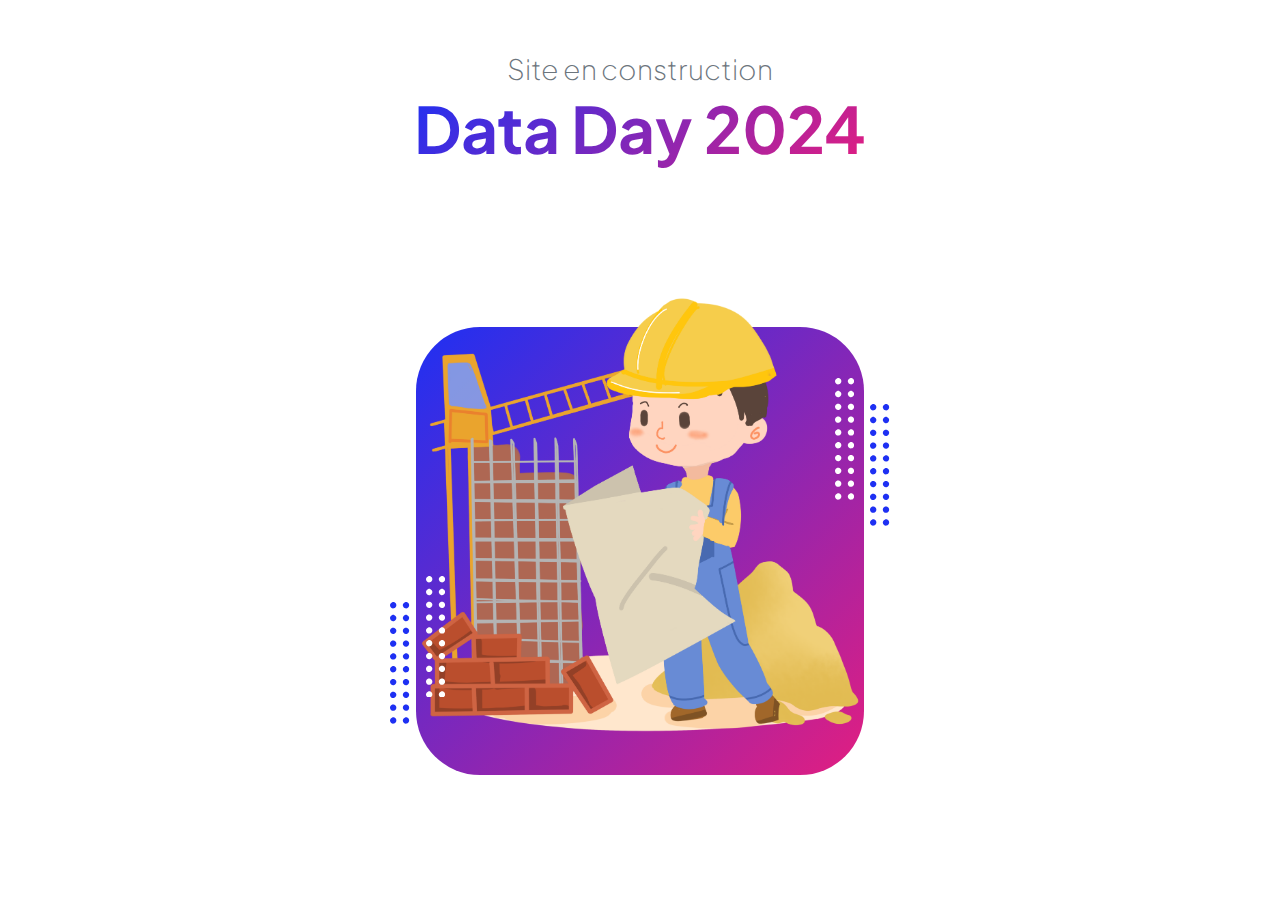
==== index.html @ f7038898 "En construction" ====
<!DOCTYPE html>
<html lang="en">
    <head>
        <meta charset="utf-8" />
        <meta name="viewport" content="width=device-width, initial-scale=1, shrink-to-fit=no" />
        <meta name="description" content="" />
        <meta name="author" content="" />
        <title>Toto</title>
        <!-- Favicon-->
        <link rel="icon" type="image/x-icon" href="assets/favicon.ico" />
        <!-- Custom Google font-->
        <link rel="preconnect" href="https://fonts.googleapis.com" />
        <link rel="preconnect" href="https://fonts.gstatic.com" crossorigin />
        <link href="https://fonts.googleapis.com/css2?family=Plus+Jakarta+Sans:wght@100;200;300;400;500;600;700;800;900&amp;display=swap" rel="stylesheet" />
        <!-- Bootstrap icons-->
        <link href="https://cdn.jsdelivr.net/npm/bootstrap-icons@1.8.1/font/bootstrap-icons.css" rel="stylesheet" />
        <!-- Core theme CSS (includes Bootstrap)-->
        <link href="css/styles.css" rel="stylesheet" />
    </head>
    <body class="d-flex flex-column h-100">
        <main class="flex-shrink-0">
            <!-- Navigation-->
            <!-- <nav class="navbar navbar-expand-lg navbar-light bg-white py-3">
                <div class="container px-5">
                    <a class="navbar-brand" href="index.html"><span class="fw-bolder text-primary">Start Bootstrap</span></a>
                    <button class="navbar-toggler" type="button" data-bs-toggle="collapse" data-bs-target="#navbarSupportedContent" aria-controls="navbarSupportedContent" aria-expanded="false" aria-label="Toggle navigation"><span class="navbar-toggler-icon"></span></button>
                    <div class="collapse navbar-collapse" id="navbarSupportedContent">
                        <ul class="navbar-nav ms-auto mb-2 mb-lg-0 small fw-bolder">
                            <li class="nav-item"><a class="nav-link" href="index.html">Home</a></li>
                            <li class="nav-item"><a class="nav-link" href="resume.html">Resume</a></li>
                            <li class="nav-item"><a class="nav-link" href="projects.html">Projects</a></li>
                            <li class="nav-item"><a class="nav-link" href="contact.html">Contact</a></li>
                        </ul>
                    </div>
                </div>
            </nav> -->
            <!-- Header-->
            <header class="py-5">
                <div class="container px-5 pb-5">
                    <div class="row gx-5 align-items-center">
                        <div class="col-xxl-5">
                            <!-- Header text content-->
                            <div class="text-center text-xxl-start">
                                <!-- <div class="badge bg-gradient-primary-to-secondary text-white mb-4"><div class="text-uppercase">Design &middot; Development &middot; Marketing</div></div>  -->
                                <div class="fs-3 fw-light text-muted">Site en construction</div>
                                <h1 class="display-3 fw-bolder mb-5"><span class="text-gradient d-inline">Data Day 2024</span></h1>
                                <!-- <div class="d-grid gap-3 d-sm-flex justify-content-sm-center justify-content-xxl-start mb-3">
                                    <a class="btn btn-primary btn-lg px-5 py-3 me-sm-3 fs-6 fw-bolder" href="resume.html">Resume</a>
                                    <a class="btn btn-outline-dark btn-lg px-5 py-3 fs-6 fw-bolder" href="projects.html">Projects</a>
                                </div> -->
                            </div>
                        </div>
                        <div class="col-xxl-7">
                            <!-- Header profile picture-->
                            <div class="d-flex justify-content-center mt-5 mt-xxl-0">
                                <div class="profile bg-gradient-primary-to-secondary">
                                    <!-- TIP: For best results, use a photo with a transparent background like the demo example below-->
                                    <!-- Watch a tutorial on how to do this on YouTube (link)-->
                                    <img class="profile-img" src="assets/site_en_construction.png" alt="..." />
                                    <div class="dots-1">
                                        <!-- SVG Dots-->
                                        <svg version="1.1" xmlns="http://www.w3.org/2000/svg" xmlns:xlink="http://www.w3.org/1999/xlink" x="0px" y="0px" viewBox="0 0 191.6 1215.4" style="enable-background: new 0 0 191.6 1215.4" xml:space="preserve">
                                            <g transform="translate(0.000000,1280.000000) scale(0.100000,-0.100000)">
                                                <path d="M227.7,12788.6c-105-35-200-141-222-248c-43-206,163-412,369-369c155,32,275,190,260,339c-11,105-90,213-190,262        C383.7,12801.6,289.7,12808.6,227.7,12788.6z"></path>
                                                <path d="M1507.7,12788.6c-151-50-253-216-222-362c25-119,136-230,254-255c194-41,395,142,375,339c-11,105-90,213-190,262        C1663.7,12801.6,1569.7,12808.6,1507.7,12788.6z"></path>
                                                <path d="M227.7,11508.6c-105-35-200-141-222-248c-43-206,163-412,369-369c155,32,275,190,260,339c-11,105-90,213-190,262        C383.7,11521.6,289.7,11528.6,227.7,11508.6z"></path>
                                                <path d="M1507.7,11508.6c-151-50-253-216-222-362c25-119,136-230,254-255c194-41,395,142,375,339c-11,105-90,213-190,262        C1663.7,11521.6,1569.7,11528.6,1507.7,11508.6z"></path>
                                                <path d="M227.7,10228.6c-105-35-200-141-222-248c-43-206,163-412,369-369c155,32,275,190,260,339c-11,105-90,213-190,262        C383.7,10241.6,289.7,10248.6,227.7,10228.6z"></path>
                                                <path d="M1507.7,10228.6c-105-35-200-141-222-248c-43-206,163-412,369-369c155,32,275,190,260,339c-11,105-90,213-190,262        C1663.7,10241.6,1569.7,10248.6,1507.7,10228.6z"></path>
                                                <path d="M227.7,8948.6c-105-35-200-141-222-248c-43-206,163-412,369-369c155,32,275,190,260,339c-11,105-90,213-190,262        C383.7,8961.6,289.7,8968.6,227.7,8948.6z"></path>
                                                <path d="M1507.7,8948.6c-105-35-200-141-222-248c-43-206,163-412,369-369c155,32,275,190,260,339c-11,105-90,213-190,262        C1663.7,8961.6,1569.7,8968.6,1507.7,8948.6z"></path>
                                                <path d="M227.7,7668.6c-105-35-200-141-222-248c-43-206,163-412,369-369c155,32,275,190,260,339c-11,105-90,213-190,262        C383.7,7681.6,289.7,7688.6,227.7,7668.6z"></path>
                                                <path d="M1507.7,7668.6c-105-35-200-141-222-248c-43-206,163-412,369-369c155,32,275,190,260,339c-11,105-90,213-190,262        C1663.7,7681.6,1569.7,7688.6,1507.7,7668.6z"></path>
                                                <path d="M227.7,6388.6c-105-35-200-141-222-248c-43-206,163-412,369-369c155,32,275,190,260,339c-11,105-90,213-190,262        C383.7,6401.6,289.7,6408.6,227.7,6388.6z"></path>
                                                <path d="M1507.7,6388.6c-105-35-200-141-222-248c-43-206,163-412,369-369c155,32,275,190,260,339c-11,105-90,213-190,262        C1663.7,6401.6,1569.7,6408.6,1507.7,6388.6z"></path>
                                                <path d="M227.7,5108.6c-105-35-200-141-222-248c-43-206,163-412,369-369c155,32,275,190,260,339c-11,105-90,213-190,262        C383.7,5121.6,289.7,5128.6,227.7,5108.6z"></path>
                                                <path d="M1507.7,5108.6c-105-35-200-141-222-248c-43-206,163-412,369-369c155,32,275,190,260,339c-11,105-90,213-190,262        C1663.7,5121.6,1569.7,5128.6,1507.7,5108.6z"></path>
                                                <path d="M227.7,3828.6c-105-35-200-141-222-248c-43-206,163-412,369-369c155,32,275,190,260,339c-11,105-90,213-190,262        C383.7,3841.6,289.7,3848.6,227.7,3828.6z"></path>
                                                <path d="M1507.7,3828.6c-105-35-200-141-222-248c-43-206,163-412,369-369c155,32,275,190,260,339c-11,105-90,213-190,262        C1663.7,3841.6,1569.7,3848.6,1507.7,3828.6z"></path>
                                                <path d="M227.7,2548.6c-105-35-200-141-222-248c-43-206,163-412,369-369c155,32,275,190,260,339c-11,105-90,213-190,262        C383.7,2561.6,289.7,2568.6,227.7,2548.6z"></path>
                                                <path d="M1507.7,2548.6c-105-35-200-141-222-248c-43-206,163-412,369-369c155,32,275,190,260,339c-11,105-90,213-190,262        C1663.7,2561.6,1569.7,2568.6,1507.7,2548.6z"></path>
                                                <path d="M227.7,1268.6c-105-35-200-141-222-248c-43-206,163-412,369-369c155,32,275,190,260,339c-11,105-90,213-190,262        C383.7,1281.6,289.7,1288.6,227.7,1268.6z"></path>
                                                <path d="M1507.7,1268.6c-105-35-200-141-222-248c-43-206,163-412,369-369c155,32,275,190,260,339c-11,105-90,213-190,262        C1663.7,1281.6,1569.7,1288.6,1507.7,1268.6z"></path>
                                            </g>
                                        </svg>
                                        <!-- END of SVG dots-->
                                    </div>
                                    <div class="dots-2">
                                        <!-- SVG Dots-->
                                        <svg version="1.1" xmlns="http://www.w3.org/2000/svg" xmlns:xlink="http://www.w3.org/1999/xlink" x="0px" y="0px" viewBox="0 0 191.6 1215.4" style="enable-background: new 0 0 191.6 1215.4" xml:space="preserve">
                                            <g transform="translate(0.000000,1280.000000) scale(0.100000,-0.100000)">
                                                <path d="M227.7,12788.6c-105-35-200-141-222-248c-43-206,163-412,369-369c155,32,275,190,260,339c-11,105-90,213-190,262        C383.7,12801.6,289.7,12808.6,227.7,12788.6z"></path>
                                                <path d="M1507.7,12788.6c-151-50-253-216-222-362c25-119,136-230,254-255c194-41,395,142,375,339c-11,105-90,213-190,262        C1663.7,12801.6,1569.7,12808.6,1507.7,12788.6z"></path>
                                                <path d="M227.7,11508.6c-105-35-200-141-222-248c-43-206,163-412,369-369c155,32,275,190,260,339c-11,105-90,213-190,262        C383.7,11521.6,289.7,11528.6,227.7,11508.6z"></path>
                                                <path d="M1507.7,11508.6c-151-50-253-216-222-362c25-119,136-230,254-255c194-41,395,142,375,339c-11,105-90,213-190,262        C1663.7,11521.6,1569.7,11528.6,1507.7,11508.6z"></path>
                                                <path d="M227.7,10228.6c-105-35-200-141-222-248c-43-206,163-412,369-369c155,32,275,190,260,339c-11,105-90,213-190,262        C383.7,10241.6,289.7,10248.6,227.7,10228.6z"></path>
                                                <path d="M1507.7,10228.6c-105-35-200-141-222-248c-43-206,163-412,369-369c155,32,275,190,260,339c-11,105-90,213-190,262        C1663.7,10241.6,1569.7,10248.6,1507.7,10228.6z"></path>
                                                <path d="M227.7,8948.6c-105-35-200-141-222-248c-43-206,163-412,369-369c155,32,275,190,260,339c-11,105-90,213-190,262        C383.7,8961.6,289.7,8968.6,227.7,8948.6z"></path>
                                                <path d="M1507.7,8948.6c-105-35-200-141-222-248c-43-206,163-412,369-369c155,32,275,190,260,339c-11,105-90,213-190,262        C1663.7,8961.6,1569.7,8968.6,1507.7,8948.6z"></path>
                                                <path d="M227.7,7668.6c-105-35-200-141-222-248c-43-206,163-412,369-369c155,32,275,190,260,339c-11,105-90,213-190,262        C383.7,7681.6,289.7,7688.6,227.7,7668.6z"></path>
                                                <path d="M1507.7,7668.6c-105-35-200-141-222-248c-43-206,163-412,369-369c155,32,275,190,260,339c-11,105-90,213-190,262        C1663.7,7681.6,1569.7,7688.6,1507.7,7668.6z"></path>
                                                <path d="M227.7,6388.6c-105-35-200-141-222-248c-43-206,163-412,369-369c155,32,275,190,260,339c-11,105-90,213-190,262        C383.7,6401.6,289.7,6408.6,227.7,6388.6z"></path>
                                                <path d="M1507.7,6388.6c-105-35-200-141-222-248c-43-206,163-412,369-369c155,32,275,190,260,339c-11,105-90,213-190,262        C1663.7,6401.6,1569.7,6408.6,1507.7,6388.6z"></path>
                                                <path d="M227.7,5108.6c-105-35-200-141-222-248c-43-206,163-412,369-369c155,32,275,190,260,339c-11,105-90,213-190,262        C383.7,5121.6,289.7,5128.6,227.7,5108.6z"></path>
                                                <path d="M1507.7,5108.6c-105-35-200-141-222-248c-43-206,163-412,369-369c155,32,275,190,260,339c-11,105-90,213-190,262        C1663.7,5121.6,1569.7,5128.6,1507.7,5108.6z"></path>
                                                <path d="M227.7,3828.6c-105-35-200-141-222-248c-43-206,163-412,369-369c155,32,275,190,260,339c-11,105-90,213-190,262        C383.7,3841.6,289.7,3848.6,227.7,3828.6z"></path>
                                                <path d="M1507.7,3828.6c-105-35-200-141-222-248c-43-206,163-412,369-369c155,32,275,190,260,339c-11,105-90,213-190,262        C1663.7,3841.6,1569.7,3848.6,1507.7,3828.6z"></path>
                                                <path d="M227.7,2548.6c-105-35-200-141-222-248c-43-206,163-412,369-369c155,32,275,190,260,339c-11,105-90,213-190,262        C383.7,2561.6,289.7,2568.6,227.7,2548.6z"></path>
                                                <path d="M1507.7,2548.6c-105-35-200-141-222-248c-43-206,163-412,369-369c155,32,275,190,260,339c-11,105-90,213-190,262        C1663.7,2561.6,1569.7,2568.6,1507.7,2548.6z"></path>
                                                <path d="M227.7,1268.6c-105-35-200-141-222-248c-43-206,163-412,369-369c155,32,275,190,260,339c-11,105-90,213-190,262        C383.7,1281.6,289.7,1288.6,227.7,1268.6z"></path>
                                                <path d="M1507.7,1268.6c-105-35-200-141-222-248c-43-206,163-412,369-369c155,32,275,190,260,339c-11,105-90,213-190,262        C1663.7,1281.6,1569.7,1288.6,1507.7,1268.6z"></path>
                                            </g>
                                        </svg>
                                        <!-- END of SVG dots-->
                                    </div>
                                    <div class="dots-3">
                                        <!-- SVG Dots-->
                                        <svg version="1.1" xmlns="http://www.w3.org/2000/svg" xmlns:xlink="http://www.w3.org/1999/xlink" x="0px" y="0px" viewBox="0 0 191.6 1215.4" style="enable-background: new 0 0 191.6 1215.4" xml:space="preserve">
                                            <g transform="translate(0.000000,1280.000000) scale(0.100000,-0.100000)">
                                                <path d="M227.7,12788.6c-105-35-200-141-222-248c-43-206,163-412,369-369c155,32,275,190,260,339c-11,105-90,213-190,262        C383.7,12801.6,289.7,12808.6,227.7,12788.6z"></path>
                                                <path d="M1507.7,12788.6c-151-50-253-216-222-362c25-119,136-230,254-255c194-41,395,142,375,339c-11,105-90,213-190,262        C1663.7,12801.6,1569.7,12808.6,1507.7,12788.6z"></path>
                                                <path d="M227.7,11508.6c-105-35-200-141-222-248c-43-206,163-412,369-369c155,32,275,190,260,339c-11,105-90,213-190,262        C383.7,11521.6,289.7,11528.6,227.7,11508.6z"></path>
                                                <path d="M1507.7,11508.6c-151-50-253-216-222-362c25-119,136-230,254-255c194-41,395,142,375,339c-11,105-90,213-190,262        C1663.7,11521.6,1569.7,11528.6,1507.7,11508.6z"></path>
                                                <path d="M227.7,10228.6c-105-35-200-141-222-248c-43-206,163-412,369-369c155,32,275,190,260,339c-11,105-90,213-190,262        C383.7,10241.6,289.7,10248.6,227.7,10228.6z"></path>
                                                <path d="M1507.7,10228.6c-105-35-200-141-222-248c-43-206,163-412,369-369c155,32,275,190,260,339c-11,105-90,213-190,262        C1663.7,10241.6,1569.7,10248.6,1507.7,10228.6z"></path>
                                                <path d="M227.7,8948.6c-105-35-200-141-222-248c-43-206,163-412,369-369c155,32,275,190,260,339c-11,105-90,213-190,262        C383.7,8961.6,289.7,8968.6,227.7,8948.6z"></path>
                                                <path d="M1507.7,8948.6c-105-35-200-141-222-248c-43-206,163-412,369-369c155,32,275,190,260,339c-11,105-90,213-190,262        C1663.7,8961.6,1569.7,8968.6,1507.7,8948.6z"></path>
                                                <path d="M227.7,7668.6c-105-35-200-141-222-248c-43-206,163-412,369-369c155,32,275,190,260,339c-11,105-90,213-190,262        C383.7,7681.6,289.7,7688.6,227.7,7668.6z"></path>
                                                <path d="M1507.7,7668.6c-105-35-200-141-222-248c-43-206,163-412,369-369c155,32,275,190,260,339c-11,105-90,213-190,262        C1663.7,7681.6,1569.7,7688.6,1507.7,7668.6z"></path>
                                                <path d="M227.7,6388.6c-105-35-200-141-222-248c-43-206,163-412,369-369c155,32,275,190,260,339c-11,105-90,213-190,262        C383.7,6401.6,289.7,6408.6,227.7,6388.6z"></path>
                                                <path d="M1507.7,6388.6c-105-35-200-141-222-248c-43-206,163-412,369-369c155,32,275,190,260,339c-11,105-90,213-190,262        C1663.7,6401.6,1569.7,6408.6,1507.7,6388.6z"></path>
                                                <path d="M227.7,5108.6c-105-35-200-141-222-248c-43-206,163-412,369-369c155,32,275,190,260,339c-11,105-90,213-190,262        C383.7,5121.6,289.7,5128.6,227.7,5108.6z"></path>
                                                <path d="M1507.7,5108.6c-105-35-200-141-222-248c-43-206,163-412,369-369c155,32,275,190,260,339c-11,105-90,213-190,262        C1663.7,5121.6,1569.7,5128.6,1507.7,5108.6z"></path>
                                                <path d="M227.7,3828.6c-105-35-200-141-222-248c-43-206,163-412,369-369c155,32,275,190,260,339c-11,105-90,213-190,262        C383.7,3841.6,289.7,3848.6,227.7,3828.6z"></path>
                                                <path d="M1507.7,3828.6c-105-35-200-141-222-248c-43-206,163-412,369-369c155,32,275,190,260,339c-11,105-90,213-190,262        C1663.7,3841.6,1569.7,3848.6,1507.7,3828.6z"></path>
                                                <path d="M227.7,2548.6c-105-35-200-141-222-248c-43-206,163-412,369-369c155,32,275,190,260,339c-11,105-90,213-190,262        C383.7,2561.6,289.7,2568.6,227.7,2548.6z"></path>
                                                <path d="M1507.7,2548.6c-105-35-200-141-222-248c-43-206,163-412,369-369c155,32,275,190,260,339c-11,105-90,213-190,262        C1663.7,2561.6,1569.7,2568.6,1507.7,2548.6z"></path>
                                                <path d="M227.7,1268.6c-105-35-200-141-222-248c-43-206,163-412,369-369c155,32,275,190,260,339c-11,105-90,213-190,262        C383.7,1281.6,289.7,1288.6,227.7,1268.6z"></path>
                                                <path d="M1507.7,1268.6c-105-35-200-141-222-248c-43-206,163-412,369-369c155,32,275,190,260,339c-11,105-90,213-190,262        C1663.7,1281.6,1569.7,1288.6,1507.7,1268.6z"></path>
                                            </g>
                                        </svg>
                                        <!-- END of SVG dots-->
                                    </div>
                                    <div class="dots-4">
                                        <!-- SVG Dots-->
                                        <svg version="1.1" xmlns="http://www.w3.org/2000/svg" xmlns:xlink="http://www.w3.org/1999/xlink" x="0px" y="0px" viewBox="0 0 191.6 1215.4" style="enable-background: new 0 0 191.6 1215.4" xml:space="preserve">
                                            <g transform="translate(0.000000,1280.000000) scale(0.100000,-0.100000)">
                                                <path d="M227.7,12788.6c-105-35-200-141-222-248c-43-206,163-412,369-369c155,32,275,190,260,339c-11,105-90,213-190,262        C383.7,12801.6,289.7,12808.6,227.7,12788.6z"></path>
                                                <path d="M1507.7,12788.6c-151-50-253-216-222-362c25-119,136-230,254-255c194-41,395,142,375,339c-11,105-90,213-190,262        C1663.7,12801.6,1569.7,12808.6,1507.7,12788.6z"></path>
                                                <path d="M227.7,11508.6c-105-35-200-141-222-248c-43-206,163-412,369-369c155,32,275,190,260,339c-11,105-90,213-190,262        C383.7,11521.6,289.7,11528.6,227.7,11508.6z"></path>
                                                <path d="M1507.7,11508.6c-151-50-253-216-222-362c25-119,136-230,254-255c194-41,395,142,375,339c-11,105-90,213-190,262        C1663.7,11521.6,1569.7,11528.6,1507.7,11508.6z"></path>
                                                <path d="M227.7,10228.6c-105-35-200-141-222-248c-43-206,163-412,369-369c155,32,275,190,260,339c-11,105-90,213-190,262        C383.7,10241.6,289.7,10248.6,227.7,10228.6z"></path>
                                                <path d="M1507.7,10228.6c-105-35-200-141-222-248c-43-206,163-412,369-369c155,32,275,190,260,339c-11,105-90,213-190,262        C1663.7,10241.6,1569.7,10248.6,1507.7,10228.6z"></path>
                                                <path d="M227.7,8948.6c-105-35-200-141-222-248c-43-206,163-412,369-369c155,32,275,190,260,339c-11,105-90,213-190,262        C383.7,8961.6,289.7,8968.6,227.7,8948.6z"></path>
                                                <path d="M1507.7,8948.6c-105-35-200-141-222-248c-43-206,163-412,369-369c155,32,275,190,260,339c-11,105-90,213-190,262        C1663.7,8961.6,1569.7,8968.6,1507.7,8948.6z"></path>
                                                <path d="M227.7,7668.6c-105-35-200-141-222-248c-43-206,163-412,369-369c155,32,275,190,260,339c-11,105-90,213-190,262        C383.7,7681.6,289.7,7688.6,227.7,7668.6z"></path>
                                                <path d="M1507.7,7668.6c-105-35-200-141-222-248c-43-206,163-412,369-369c155,32,275,190,260,339c-11,105-90,213-190,262        C1663.7,7681.6,1569.7,7688.6,1507.7,7668.6z"></path>
                                                <path d="M227.7,6388.6c-105-35-200-141-222-248c-43-206,163-412,369-369c155,32,275,190,260,339c-11,105-90,213-190,262        C383.7,6401.6,289.7,6408.6,227.7,6388.6z"></path>
                                                <path d="M1507.7,6388.6c-105-35-200-141-222-248c-43-206,163-412,369-369c155,32,275,190,260,339c-11,105-90,213-190,262        C1663.7,6401.6,1569.7,6408.6,1507.7,6388.6z"></path>
                                                <path d="M227.7,5108.6c-105-35-200-141-222-248c-43-206,163-412,369-369c155,32,275,190,260,339c-11,105-90,213-190,262        C383.7,5121.6,289.7,5128.6,227.7,5108.6z"></path>
                                                <path d="M1507.7,5108.6c-105-35-200-141-222-248c-43-206,163-412,369-369c155,32,275,190,260,339c-11,105-90,213-190,262        C1663.7,5121.6,1569.7,5128.6,1507.7,5108.6z"></path>
                                                <path d="M227.7,3828.6c-105-35-200-141-222-248c-43-206,163-412,369-369c155,32,275,190,260,339c-11,105-90,213-190,262        C383.7,3841.6,289.7,3848.6,227.7,3828.6z"></path>
                                                <path d="M1507.7,3828.6c-105-35-200-141-222-248c-43-206,163-412,369-369c155,32,275,190,260,339c-11,105-90,213-190,262        C1663.7,3841.6,1569.7,3848.6,1507.7,3828.6z"></path>
                                                <path d="M227.7,2548.6c-105-35-200-141-222-248c-43-206,163-412,369-369c155,32,275,190,260,339c-11,105-90,213-190,262        C383.7,2561.6,289.7,2568.6,227.7,2548.6z"></path>
                                                <path d="M1507.7,2548.6c-105-35-200-141-222-248c-43-206,163-412,369-369c155,32,275,190,260,339c-11,105-90,213-190,262        C1663.7,2561.6,1569.7,2568.6,1507.7,2548.6z"></path>
                                                <path d="M227.7,1268.6c-105-35-200-141-222-248c-43-206,163-412,369-369c155,32,275,190,260,339c-11,105-90,213-190,262        C383.7,1281.6,289.7,1288.6,227.7,1268.6z"></path>
                                                <path d="M1507.7,1268.6c-105-35-200-141-222-248c-43-206,163-412,369-369c155,32,275,190,260,339c-11,105-90,213-190,262        C1663.7,1281.6,1569.7,1288.6,1507.7,1268.6z"></path>
                                            </g>
                                        </svg>
                                        <!-- END of SVG dots-->
                                    </div>
                                </div>
                            </div>
                        </div>
                    </div>
                </div>
            </header>
            <!-- About Section-->
            <!-- <section class="bg-light py-5">
                <div class="container px-5">
                    <div class="row gx-5 justify-content-center">
                        <div class="col-xxl-8">
                            <div class="text-center my-5">
                                <h2 class="display-5 fw-bolder"><span class="text-gradient d-inline">About Me</span></h2>
                                <p class="lead fw-light mb-4">My name is Start Bootstrap and I help brands grow.</p>
                                <p class="text-muted">Lorem ipsum dolor sit amet, consectetur adipisicing elit. Fugit dolorum itaque qui unde quisquam consequatur autem. Eveniet quasi nobis aliquid cumque officiis sed rem iure ipsa! Praesentium ratione atque dolorem?</p>
                                <div class="d-flex justify-content-center fs-2 gap-4">
                                    <a class="text-gradient" href="#!"><i class="bi bi-twitter"></i></a>
                                    <a class="text-gradient" href="#!"><i class="bi bi-linkedin"></i></a>
                                    <a class="text-gradient" href="#!"><i class="bi bi-github"></i></a>
                                </div>
                            </div>
                        </div>
                    </div>
                </div>
            </section> -->
        </main>
        <!-- Footer-->
        <!-- <footer class="bg-white py-4 mt-auto">
            <div class="container px-5">
                <div class="row align-items-center justify-content-between flex-column flex-sm-row">
                    <div class="col-auto"><div class="small m-0">Copyright &copy; Your Website 2023</div></div>
                    <div class="col-auto">
                        <a class="small" href="#!">Privacy</a>
                        <span class="mx-1">&middot;</span>
                        <a class="small" href="#!">Terms</a>
                        <span class="mx-1">&middot;</span>
                        <a class="small" href="#!">Contact</a>
                    </div>
                </div>
            </div>
        </footer> -->
        <!-- Bootstrap core JS-->
        <script src="https://cdn.jsdelivr.net/npm/bootstrap@5.2.3/dist/js/bootstrap.bundle.min.js"></script>
        <!-- Core theme JS-->
        <script src="js/scripts.js"></script>
    </body>
</html>
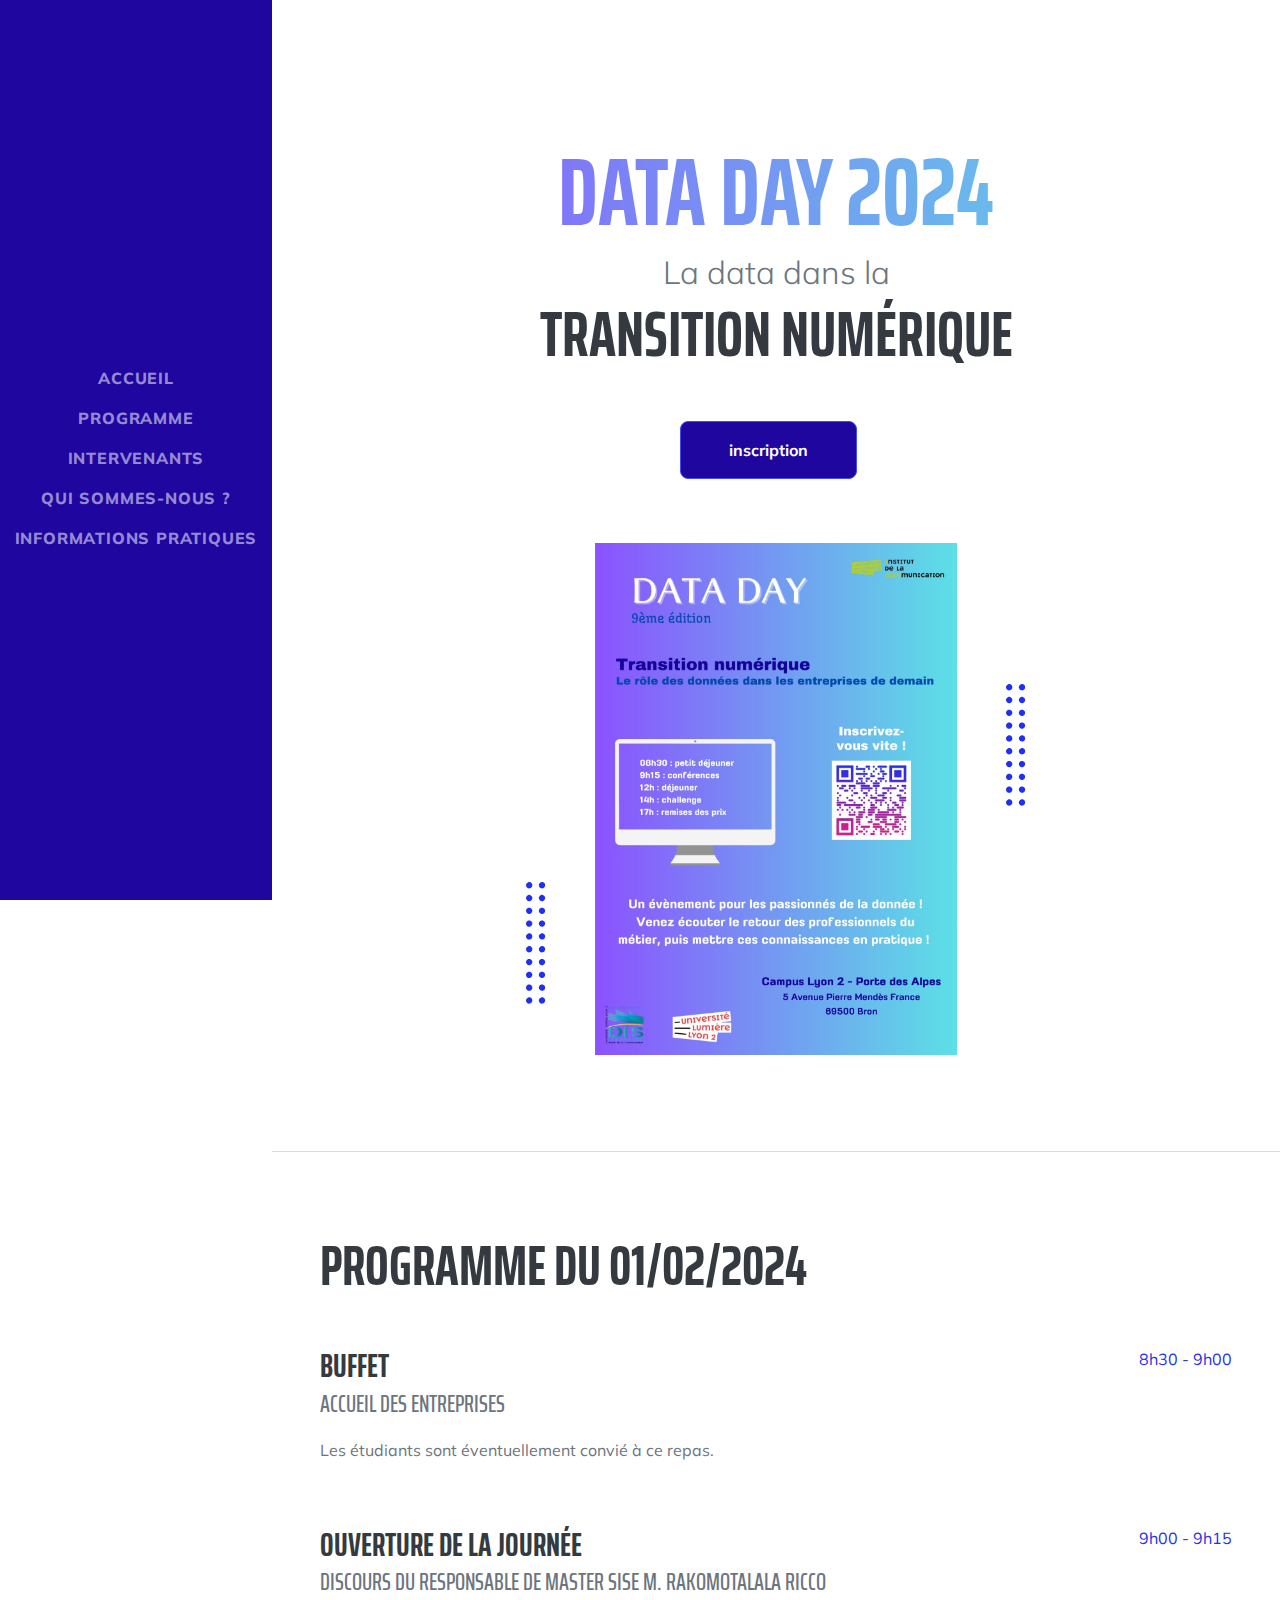
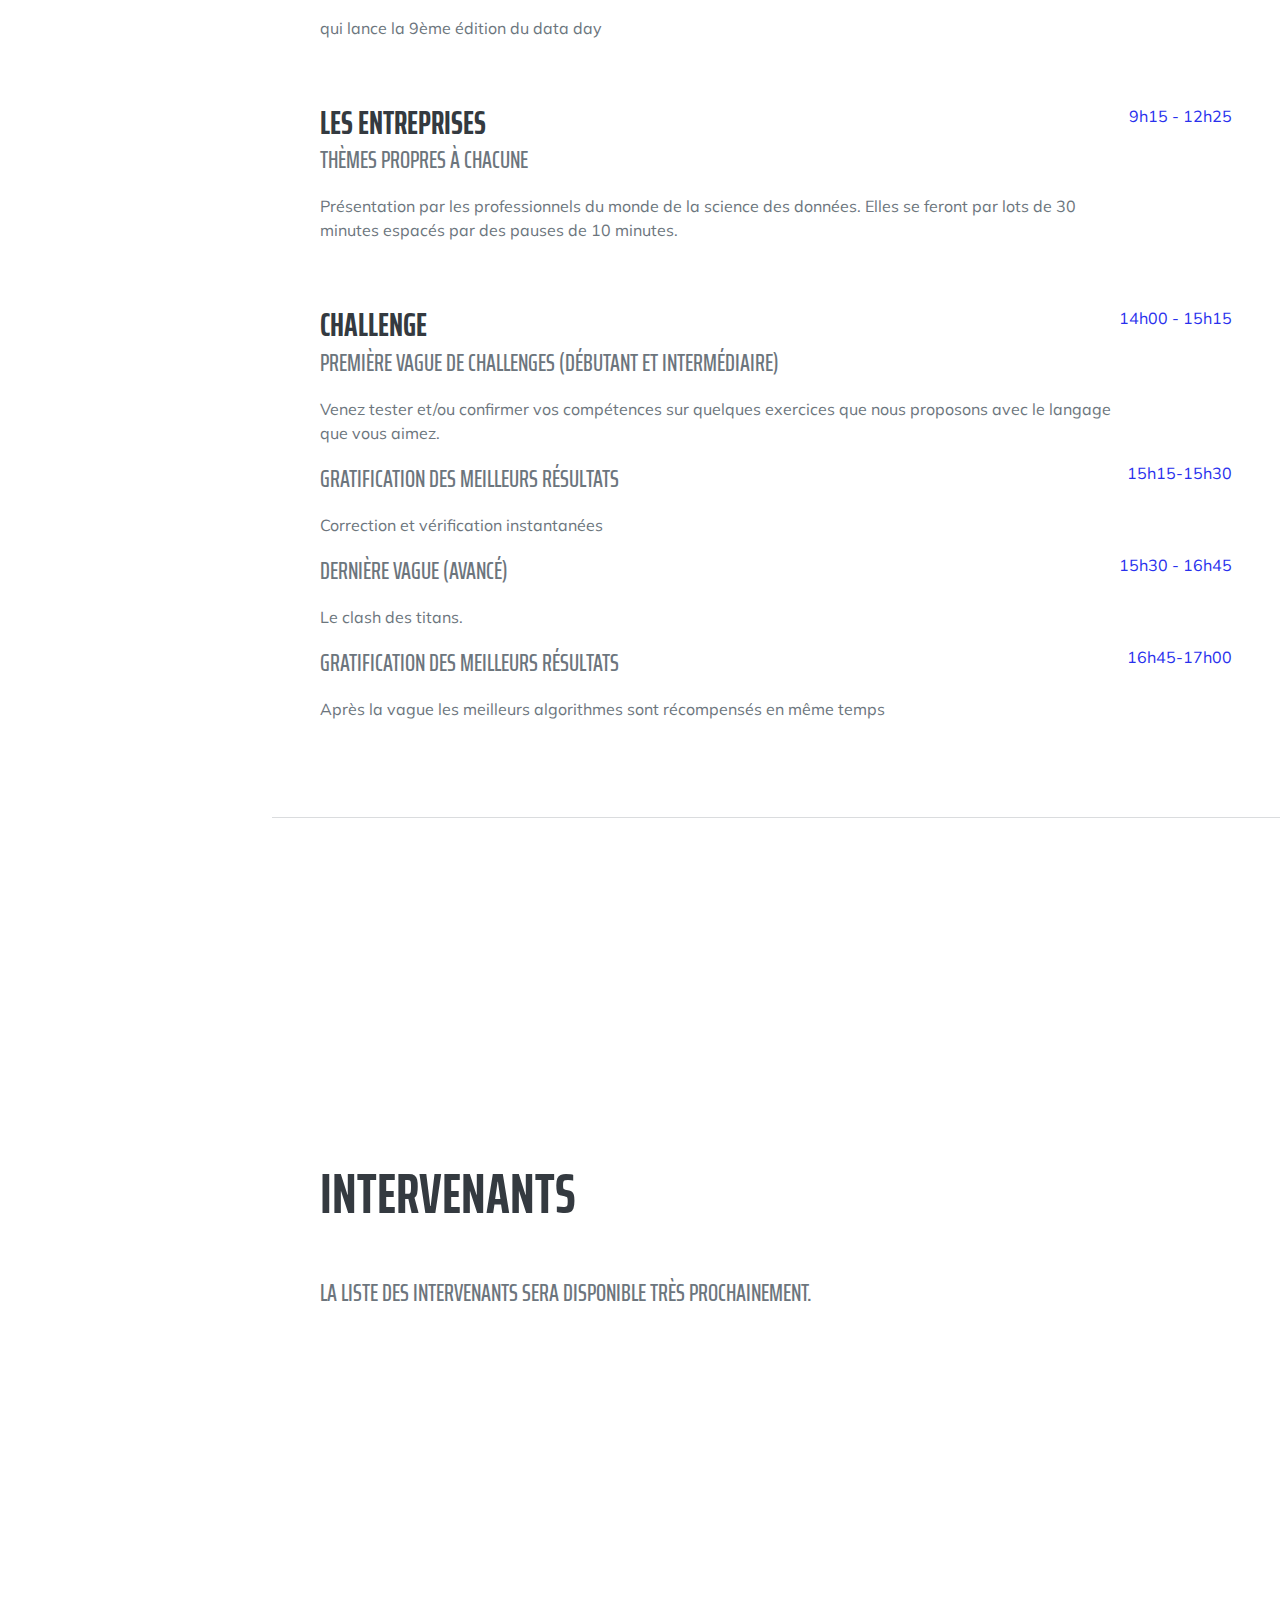
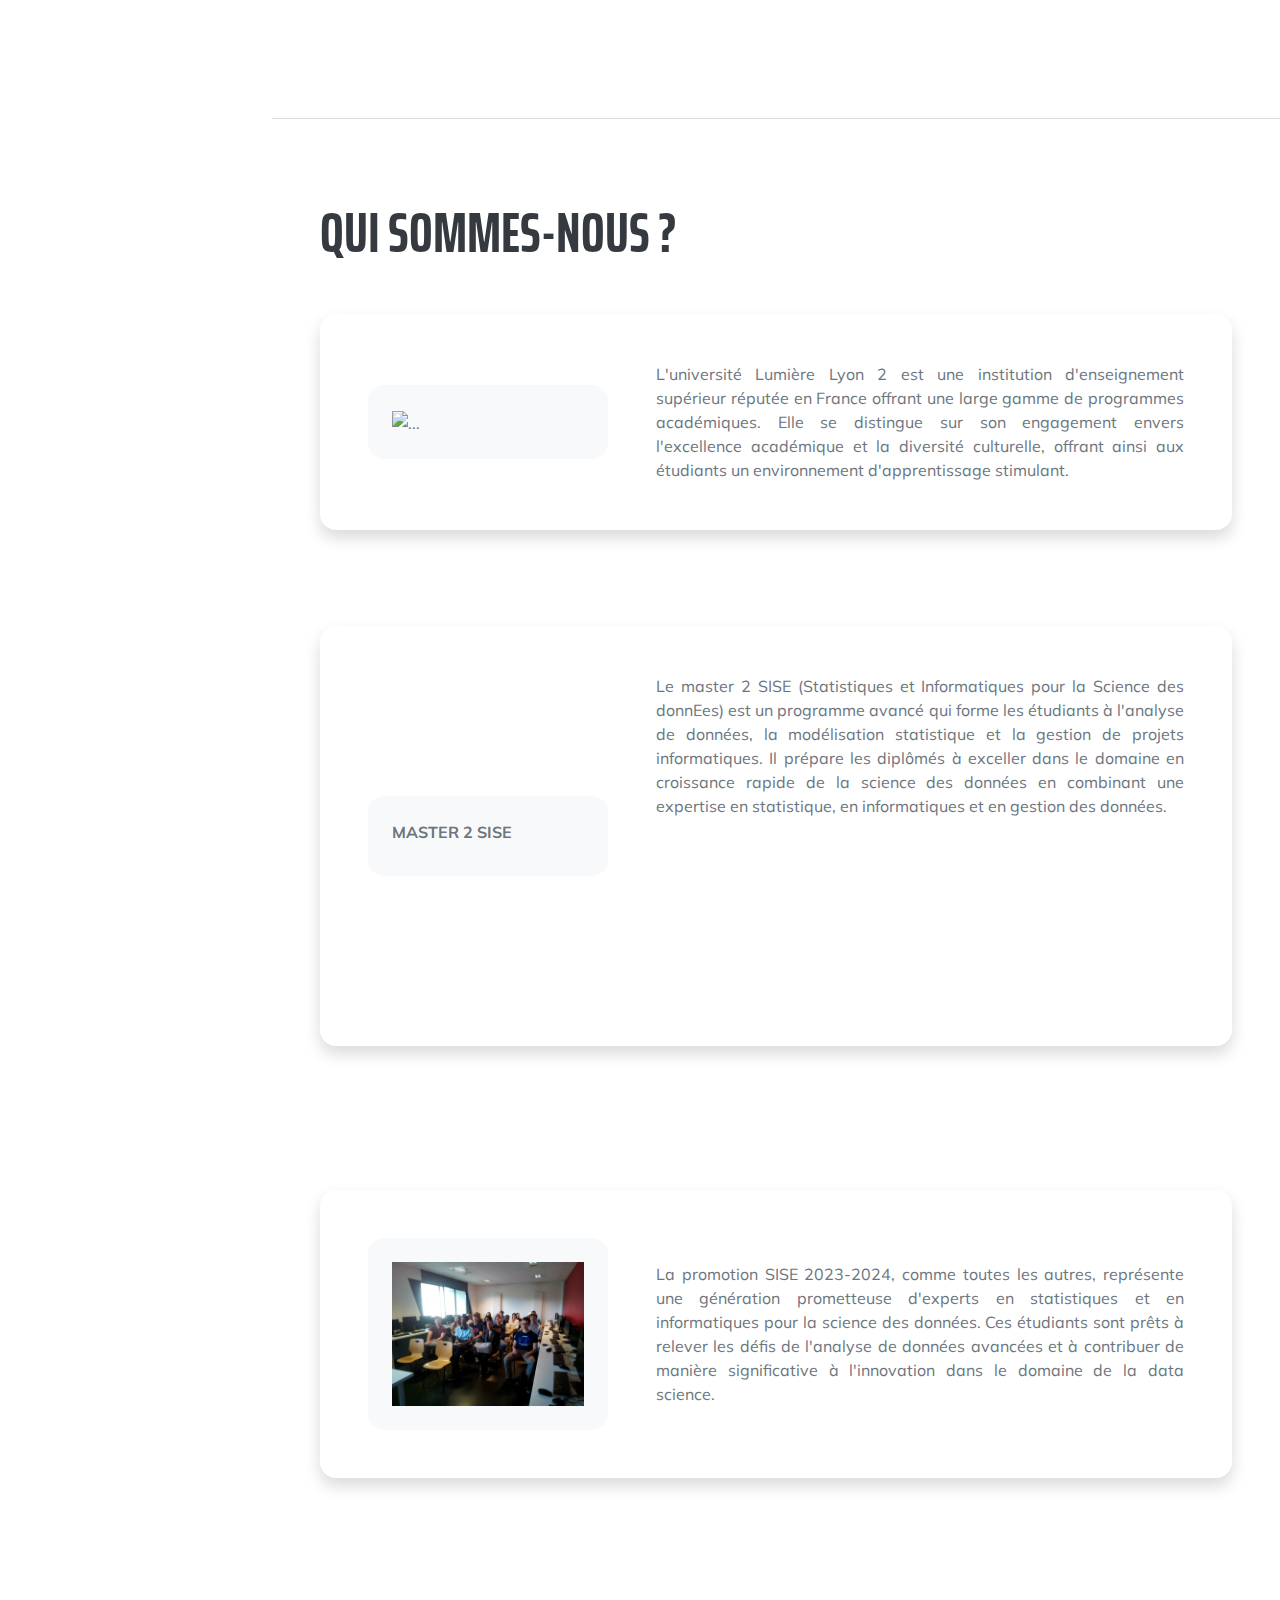
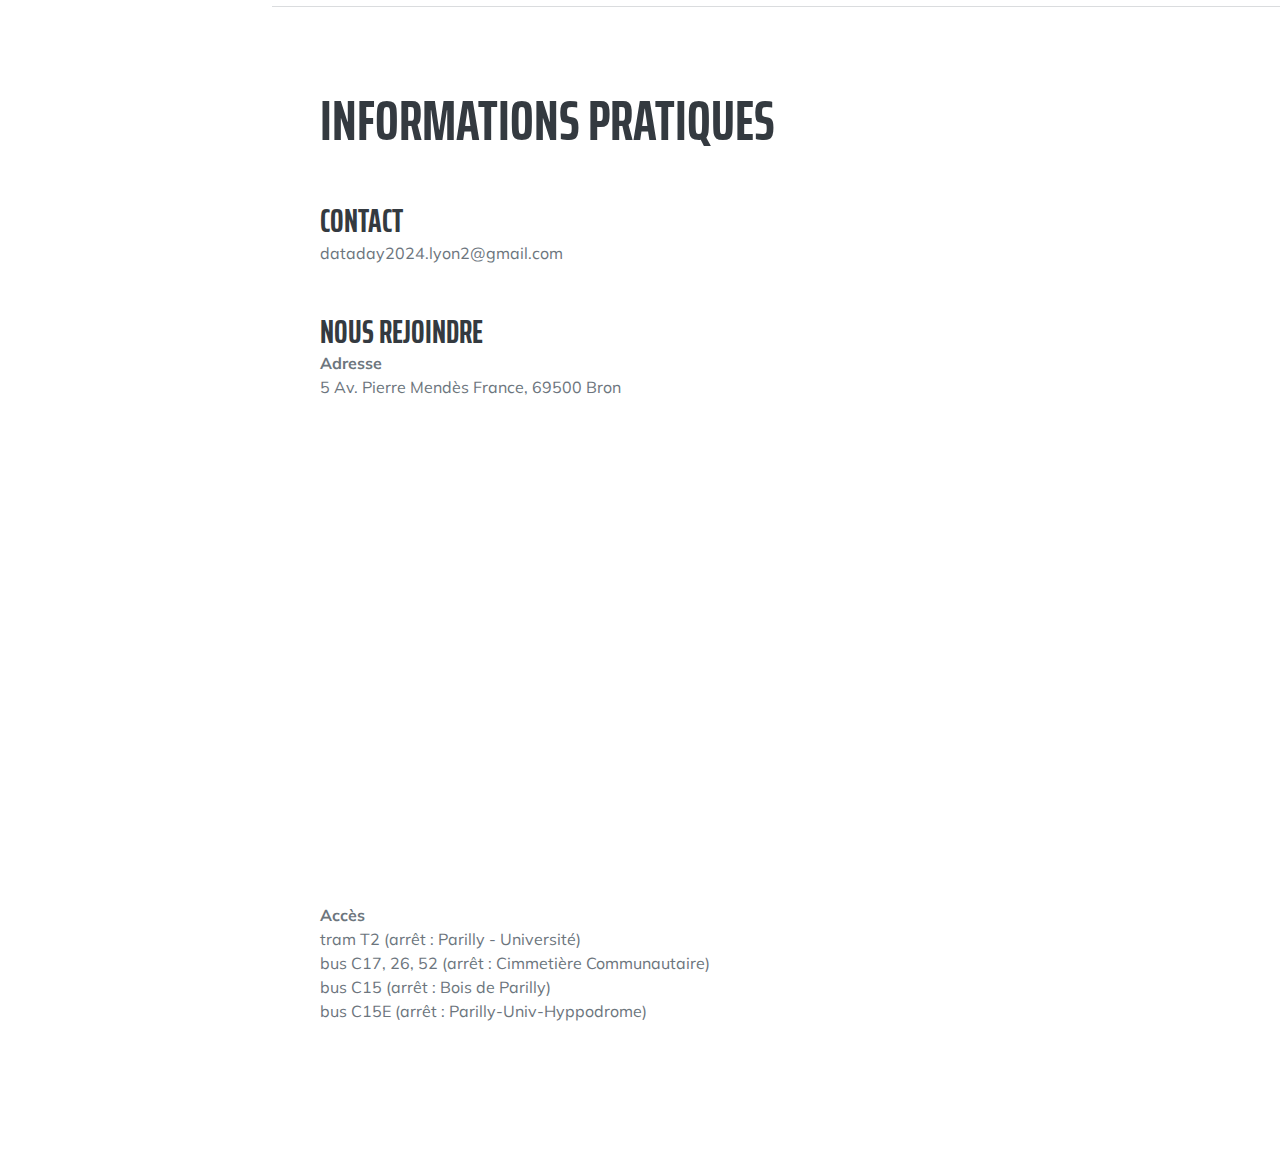
==== commit e8986bc7: "Première version" ====
--- a/index.html
+++ b/index.html
@@ -1,218 +1,12 @@
 <!DOCTYPE html>
 <html lang="en">
-    <head>
-        <meta charset="utf-8" />
-        <meta name="viewport" content="width=device-width, initial-scale=1, shrink-to-fit=no" />
-        <meta name="description" content="" />
-        <meta name="author" content="" />
-        <title>Toto</title>
-        <!-- Favicon-->
-        <link rel="icon" type="image/x-icon" href="assets/favicon.ico" />
-        <!-- Custom Google font-->
-        <link rel="preconnect" href="https://fonts.googleapis.com" />
-        <link rel="preconnect" href="https://fonts.gstatic.com" crossorigin />
-        <link href="https://fonts.googleapis.com/css2?family=Plus+Jakarta+Sans:wght@100;200;300;400;500;600;700;800;900&amp;display=swap" rel="stylesheet" />
-        <!-- Bootstrap icons-->
-        <link href="https://cdn.jsdelivr.net/npm/bootstrap-icons@1.8.1/font/bootstrap-icons.css" rel="stylesheet" />
-        <!-- Core theme CSS (includes Bootstrap)-->
-        <link href="css/styles.css" rel="stylesheet" />
-    </head>
-    <body class="d-flex flex-column h-100">
-        <main class="flex-shrink-0">
-            <!-- Navigation-->
-            <!-- <nav class="navbar navbar-expand-lg navbar-light bg-white py-3">
-                <div class="container px-5">
-                    <a class="navbar-brand" href="index.html"><span class="fw-bolder text-primary">Start Bootstrap</span></a>
-                    <button class="navbar-toggler" type="button" data-bs-toggle="collapse" data-bs-target="#navbarSupportedContent" aria-controls="navbarSupportedContent" aria-expanded="false" aria-label="Toggle navigation"><span class="navbar-toggler-icon"></span></button>
-                    <div class="collapse navbar-collapse" id="navbarSupportedContent">
-                        <ul class="navbar-nav ms-auto mb-2 mb-lg-0 small fw-bolder">
-                            <li class="nav-item"><a class="nav-link" href="index.html">Home</a></li>
-                            <li class="nav-item"><a class="nav-link" href="resume.html">Resume</a></li>
-                            <li class="nav-item"><a class="nav-link" href="projects.html">Projects</a></li>
-                            <li class="nav-item"><a class="nav-link" href="contact.html">Contact</a></li>
-                        </ul>
-                    </div>
-                </div>
-            </nav> -->
-            <!-- Header-->
-            <header class="py-5">
-                <div class="container px-5 pb-5">
-                    <div class="row gx-5 align-items-center">
-                        <div class="col-xxl-5">
-                            <!-- Header text content-->
-                            <div class="text-center text-xxl-start">
-                                <!-- <div class="badge bg-gradient-primary-to-secondary text-white mb-4"><div class="text-uppercase">Design &middot; Development &middot; Marketing</div></div>  -->
-                                <div class="fs-3 fw-light text-muted">Site en construction</div>
-                                <h1 class="display-3 fw-bolder mb-5"><span class="text-gradient d-inline">Data Day 2024</span></h1>
-                                <!-- <div class="d-grid gap-3 d-sm-flex justify-content-sm-center justify-content-xxl-start mb-3">
-                                    <a class="btn btn-primary btn-lg px-5 py-3 me-sm-3 fs-6 fw-bolder" href="resume.html">Resume</a>
-                                    <a class="btn btn-outline-dark btn-lg px-5 py-3 fs-6 fw-bolder" href="projects.html">Projects</a>
-                                </div> -->
-                            </div>
-                        </div>
-                        <div class="col-xxl-7">
-                            <!-- Header profile picture-->
-                            <div class="d-flex justify-content-center mt-5 mt-xxl-0">
-                                <div class="profile bg-gradient-primary-to-secondary">
-                                    <!-- TIP: For best results, use a photo with a transparent background like the demo example below-->
-                                    <!-- Watch a tutorial on how to do this on YouTube (link)-->
-                                    <img class="profile-img" src="assets/site_en_construction.png" alt="..." />
-                                    <div class="dots-1">
-                                        <!-- SVG Dots-->
-                                        <svg version="1.1" xmlns="http://www.w3.org/2000/svg" xmlns:xlink="http://www.w3.org/1999/xlink" x="0px" y="0px" viewBox="0 0 191.6 1215.4" style="enable-background: new 0 0 191.6 1215.4" xml:space="preserve">
-                                            <g transform="translate(0.000000,1280.000000) scale(0.100000,-0.100000)">
-                                                <path d="M227.7,12788.6c-105-35-200-141-222-248c-43-206,163-412,369-369c155,32,275,190,260,339c-11,105-90,213-190,262        C383.7,12801.6,289.7,12808.6,227.7,12788.6z"></path>
-                                                <path d="M1507.7,12788.6c-151-50-253-216-222-362c25-119,136-230,254-255c194-41,395,142,375,339c-11,105-90,213-190,262        C1663.7,12801.6,1569.7,12808.6,1507.7,12788.6z"></path>
-                                                <path d="M227.7,11508.6c-105-35-200-141-222-248c-43-206,163-412,369-369c155,32,275,190,260,339c-11,105-90,213-190,262        C383.7,11521.6,289.7,11528.6,227.7,11508.6z"></path>
-                                                <path d="M1507.7,11508.6c-151-50-253-216-222-362c25-119,136-230,254-255c194-41,395,142,375,339c-11,105-90,213-190,262        C1663.7,11521.6,1569.7,11528.6,1507.7,11508.6z"></path>
-                                                <path d="M227.7,10228.6c-105-35-200-141-222-248c-43-206,163-412,369-369c155,32,275,190,260,339c-11,105-90,213-190,262        C383.7,10241.6,289.7,10248.6,227.7,10228.6z"></path>
-                                                <path d="M1507.7,10228.6c-105-35-200-141-222-248c-43-206,163-412,369-369c155,32,275,190,260,339c-11,105-90,213-190,262        C1663.7,10241.6,1569.7,10248.6,1507.7,10228.6z"></path>
-                                                <path d="M227.7,8948.6c-105-35-200-141-222-248c-43-206,163-412,369-369c155,32,275,190,260,339c-11,105-90,213-190,262        C383.7,8961.6,289.7,8968.6,227.7,8948.6z"></path>
-                                                <path d="M1507.7,8948.6c-105-35-200-141-222-248c-43-206,163-412,369-369c155,32,275,190,260,339c-11,105-90,213-190,262        C1663.7,8961.6,1569.7,8968.6,1507.7,8948.6z"></path>
-                                                <path d="M227.7,7668.6c-105-35-200-141-222-248c-43-206,163-412,369-369c155,32,275,190,260,339c-11,105-90,213-190,262        C383.7,7681.6,289.7,7688.6,227.7,7668.6z"></path>
-                                                <path d="M1507.7,7668.6c-105-35-200-141-222-248c-43-206,163-412,369-369c155,32,275,190,260,339c-11,105-90,213-190,262        C1663.7,7681.6,1569.7,7688.6,1507.7,7668.6z"></path>
-                                                <path d="M227.7,6388.6c-105-35-200-141-222-248c-43-206,163-412,369-369c155,32,275,190,260,339c-11,105-90,213-190,262        C383.7,6401.6,289.7,6408.6,227.7,6388.6z"></path>
-                                                <path d="M1507.7,6388.6c-105-35-200-141-222-248c-43-206,163-412,369-369c155,32,275,190,260,339c-11,105-90,213-190,262        C1663.7,6401.6,1569.7,6408.6,1507.7,6388.6z"></path>
-                                                <path d="M227.7,5108.6c-105-35-200-141-222-248c-43-206,163-412,369-369c155,32,275,190,260,339c-11,105-90,213-190,262        C383.7,5121.6,289.7,5128.6,227.7,5108.6z"></path>
-                                                <path d="M1507.7,5108.6c-105-35-200-141-222-248c-43-206,163-412,369-369c155,32,275,190,260,339c-11,105-90,213-190,262        C1663.7,5121.6,1569.7,5128.6,1507.7,5108.6z"></path>
-                                                <path d="M227.7,3828.6c-105-35-200-141-222-248c-43-206,163-412,369-369c155,32,275,190,260,339c-11,105-90,213-190,262        C383.7,3841.6,289.7,3848.6,227.7,3828.6z"></path>
-                                                <path d="M1507.7,3828.6c-105-35-200-141-222-248c-43-206,163-412,369-369c155,32,275,190,260,339c-11,105-90,213-190,262        C1663.7,3841.6,1569.7,3848.6,1507.7,3828.6z"></path>
-                                                <path d="M227.7,2548.6c-105-35-200-141-222-248c-43-206,163-412,369-369c155,32,275,190,260,339c-11,105-90,213-190,262        C383.7,2561.6,289.7,2568.6,227.7,2548.6z"></path>
-                                                <path d="M1507.7,2548.6c-105-35-200-141-222-248c-43-206,163-412,369-369c155,32,275,190,260,339c-11,105-90,213-190,262        C1663.7,2561.6,1569.7,2568.6,1507.7,2548.6z"></path>
-                                                <path d="M227.7,1268.6c-105-35-200-141-222-248c-43-206,163-412,369-369c155,32,275,190,260,339c-11,105-90,213-190,262        C383.7,1281.6,289.7,1288.6,227.7,1268.6z"></path>
-                                                <path d="M1507.7,1268.6c-105-35-200-141-222-248c-43-206,163-412,369-369c155,32,275,190,260,339c-11,105-90,213-190,262        C1663.7,1281.6,1569.7,1288.6,1507.7,1268.6z"></path>
-                                            </g>
-                                        </svg>
-                                        <!-- END of SVG dots-->
-                                    </div>
-                                    <div class="dots-2">
-                                        <!-- SVG Dots-->
-                                        <svg version="1.1" xmlns="http://www.w3.org/2000/svg" xmlns:xlink="http://www.w3.org/1999/xlink" x="0px" y="0px" viewBox="0 0 191.6 1215.4" style="enable-background: new 0 0 191.6 1215.4" xml:space="preserve">
-                                            <g transform="translate(0.000000,1280.000000) scale(0.100000,-0.100000)">
-                                                <path d="M227.7,12788.6c-105-35-200-141-222-248c-43-206,163-412,369-369c155,32,275,190,260,339c-11,105-90,213-190,262        C383.7,12801.6,289.7,12808.6,227.7,12788.6z"></path>
-                                                <path d="M1507.7,12788.6c-151-50-253-216-222-362c25-119,136-230,254-255c194-41,395,142,375,339c-11,105-90,213-190,262        C1663.7,12801.6,1569.7,12808.6,1507.7,12788.6z"></path>
-                                                <path d="M227.7,11508.6c-105-35-200-141-222-248c-43-206,163-412,369-369c155,32,275,190,260,339c-11,105-90,213-190,262        C383.7,11521.6,289.7,11528.6,227.7,11508.6z"></path>
-                                                <path d="M1507.7,11508.6c-151-50-253-216-222-362c25-119,136-230,254-255c194-41,395,142,375,339c-11,105-90,213-190,262        C1663.7,11521.6,1569.7,11528.6,1507.7,11508.6z"></path>
-                                                <path d="M227.7,10228.6c-105-35-200-141-222-248c-43-206,163-412,369-369c155,32,275,190,260,339c-11,105-90,213-190,262        C383.7,10241.6,289.7,10248.6,227.7,10228.6z"></path>
-                                                <path d="M1507.7,10228.6c-105-35-200-141-222-248c-43-206,163-412,369-369c155,32,275,190,260,339c-11,105-90,213-190,262        C1663.7,10241.6,1569.7,10248.6,1507.7,10228.6z"></path>
-                                                <path d="M227.7,8948.6c-105-35-200-141-222-248c-43-206,163-412,369-369c155,32,275,190,260,339c-11,105-90,213-190,262        C383.7,8961.6,289.7,8968.6,227.7,8948.6z"></path>
-                                                <path d="M1507.7,8948.6c-105-35-200-141-222-248c-43-206,163-412,369-369c155,32,275,190,260,339c-11,105-90,213-190,262        C1663.7,8961.6,1569.7,8968.6,1507.7,8948.6z"></path>
-                                                <path d="M227.7,7668.6c-105-35-200-141-222-248c-43-206,163-412,369-369c155,32,275,190,260,339c-11,105-90,213-190,262        C383.7,7681.6,289.7,7688.6,227.7,7668.6z"></path>
-                                                <path d="M1507.7,7668.6c-105-35-200-141-222-248c-43-206,163-412,369-369c155,32,275,190,260,339c-11,105-90,213-190,262        C1663.7,7681.6,1569.7,7688.6,1507.7,7668.6z"></path>
-                                                <path d="M227.7,6388.6c-105-35-200-141-222-248c-43-206,163-412,369-369c155,32,275,190,260,339c-11,105-90,213-190,262        C383.7,6401.6,289.7,6408.6,227.7,6388.6z"></path>
-                                                <path d="M1507.7,6388.6c-105-35-200-141-222-248c-43-206,163-412,369-369c155,32,275,190,260,339c-11,105-90,213-190,262        C1663.7,6401.6,1569.7,6408.6,1507.7,6388.6z"></path>
-                                                <path d="M227.7,5108.6c-105-35-200-141-222-248c-43-206,163-412,369-369c155,32,275,190,260,339c-11,105-90,213-190,262        C383.7,5121.6,289.7,5128.6,227.7,5108.6z"></path>
-                                                <path d="M1507.7,5108.6c-105-35-200-141-222-248c-43-206,163-412,369-369c155,32,275,190,260,339c-11,105-90,213-190,262        C1663.7,5121.6,1569.7,5128.6,1507.7,5108.6z"></path>
-                                                <path d="M227.7,3828.6c-105-35-200-141-222-248c-43-206,163-412,369-369c155,32,275,190,260,339c-11,105-90,213-190,262        C383.7,3841.6,289.7,3848.6,227.7,3828.6z"></path>
-                                                <path d="M1507.7,3828.6c-105-35-200-141-222-248c-43-206,163-412,369-369c155,32,275,190,260,339c-11,105-90,213-190,262        C1663.7,3841.6,1569.7,3848.6,1507.7,3828.6z"></path>
-                                                <path d="M227.7,2548.6c-105-35-200-141-222-248c-43-206,163-412,369-369c155,32,275,190,260,339c-11,105-90,213-190,262        C383.7,2561.6,289.7,2568.6,227.7,2548.6z"></path>
-                                                <path d="M1507.7,2548.6c-105-35-200-141-222-248c-43-206,163-412,369-369c155,32,275,190,260,339c-11,105-90,213-190,262        C1663.7,2561.6,1569.7,2568.6,1507.7,2548.6z"></path>
-                                                <path d="M227.7,1268.6c-105-35-200-141-222-248c-43-206,163-412,369-369c155,32,275,190,260,339c-11,105-90,213-190,262        C383.7,1281.6,289.7,1288.6,227.7,1268.6z"></path>
-                                                <path d="M1507.7,1268.6c-105-35-200-141-222-248c-43-206,163-412,369-369c155,32,275,190,260,339c-11,105-90,213-190,262        C1663.7,1281.6,1569.7,1288.6,1507.7,1268.6z"></path>
-                                            </g>
-                                        </svg>
-                                        <!-- END of SVG dots-->
-                                    </div>
-                                    <div class="dots-3">
-                                        <!-- SVG Dots-->
-                                        <svg version="1.1" xmlns="http://www.w3.org/2000/svg" xmlns:xlink="http://www.w3.org/1999/xlink" x="0px" y="0px" viewBox="0 0 191.6 1215.4" style="enable-background: new 0 0 191.6 1215.4" xml:space="preserve">
-                                            <g transform="translate(0.000000,1280.000000) scale(0.100000,-0.100000)">
-                                                <path d="M227.7,12788.6c-105-35-200-141-222-248c-43-206,163-412,369-369c155,32,275,190,260,339c-11,105-90,213-190,262        C383.7,12801.6,289.7,12808.6,227.7,12788.6z"></path>
-                                                <path d="M1507.7,12788.6c-151-50-253-216-222-362c25-119,136-230,254-255c194-41,395,142,375,339c-11,105-90,213-190,262        C1663.7,12801.6,1569.7,12808.6,1507.7,12788.6z"></path>
-                                                <path d="M227.7,11508.6c-105-35-200-141-222-248c-43-206,163-412,369-369c155,32,275,190,260,339c-11,105-90,213-190,262        C383.7,11521.6,289.7,11528.6,227.7,11508.6z"></path>
-                                                <path d="M1507.7,11508.6c-151-50-253-216-222-362c25-119,136-230,254-255c194-41,395,142,375,339c-11,105-90,213-190,262        C1663.7,11521.6,1569.7,11528.6,1507.7,11508.6z"></path>
-                                                <path d="M227.7,10228.6c-105-35-200-141-222-248c-43-206,163-412,369-369c155,32,275,190,260,339c-11,105-90,213-190,262        C383.7,10241.6,289.7,10248.6,227.7,10228.6z"></path>
-                                                <path d="M1507.7,10228.6c-105-35-200-141-222-248c-43-206,163-412,369-369c155,32,275,190,260,339c-11,105-90,213-190,262        C1663.7,10241.6,1569.7,10248.6,1507.7,10228.6z"></path>
-                                                <path d="M227.7,8948.6c-105-35-200-141-222-248c-43-206,163-412,369-369c155,32,275,190,260,339c-11,105-90,213-190,262        C383.7,8961.6,289.7,8968.6,227.7,8948.6z"></path>
-                                                <path d="M1507.7,8948.6c-105-35-200-141-222-248c-43-206,163-412,369-369c155,32,275,190,260,339c-11,105-90,213-190,262        C1663.7,8961.6,1569.7,8968.6,1507.7,8948.6z"></path>
-                                                <path d="M227.7,7668.6c-105-35-200-141-222-248c-43-206,163-412,369-369c155,32,275,190,260,339c-11,105-90,213-190,262        C383.7,7681.6,289.7,7688.6,227.7,7668.6z"></path>
-                                                <path d="M1507.7,7668.6c-105-35-200-141-222-248c-43-206,163-412,369-369c155,32,275,190,260,339c-11,105-90,213-190,262        C1663.7,7681.6,1569.7,7688.6,1507.7,7668.6z"></path>
-                                                <path d="M227.7,6388.6c-105-35-200-141-222-248c-43-206,163-412,369-369c155,32,275,190,260,339c-11,105-90,213-190,262        C383.7,6401.6,289.7,6408.6,227.7,6388.6z"></path>
-                                                <path d="M1507.7,6388.6c-105-35-200-141-222-248c-43-206,163-412,369-369c155,32,275,190,260,339c-11,105-90,213-190,262        C1663.7,6401.6,1569.7,6408.6,1507.7,6388.6z"></path>
-                                                <path d="M227.7,5108.6c-105-35-200-141-222-248c-43-206,163-412,369-369c155,32,275,190,260,339c-11,105-90,213-190,262        C383.7,5121.6,289.7,5128.6,227.7,5108.6z"></path>
-                                                <path d="M1507.7,5108.6c-105-35-200-141-222-248c-43-206,163-412,369-369c155,32,275,190,260,339c-11,105-90,213-190,262        C1663.7,5121.6,1569.7,5128.6,1507.7,5108.6z"></path>
-                                                <path d="M227.7,3828.6c-105-35-200-141-222-248c-43-206,163-412,369-369c155,32,275,190,260,339c-11,105-90,213-190,262        C383.7,3841.6,289.7,3848.6,227.7,3828.6z"></path>
-                                                <path d="M1507.7,3828.6c-105-35-200-141-222-248c-43-206,163-412,369-369c155,32,275,190,260,339c-11,105-90,213-190,262        C1663.7,3841.6,1569.7,3848.6,1507.7,3828.6z"></path>
-                                                <path d="M227.7,2548.6c-105-35-200-141-222-248c-43-206,163-412,369-369c155,32,275,190,260,339c-11,105-90,213-190,262        C383.7,2561.6,289.7,2568.6,227.7,2548.6z"></path>
-                                                <path d="M1507.7,2548.6c-105-35-200-141-222-248c-43-206,163-412,369-369c155,32,275,190,260,339c-11,105-90,213-190,262        C1663.7,2561.6,1569.7,2568.6,1507.7,2548.6z"></path>
-                                                <path d="M227.7,1268.6c-105-35-200-141-222-248c-43-206,163-412,369-369c155,32,275,190,260,339c-11,105-90,213-190,262        C383.7,1281.6,289.7,1288.6,227.7,1268.6z"></path>
-                                                <path d="M1507.7,1268.6c-105-35-200-141-222-248c-43-206,163-412,369-369c155,32,275,190,260,339c-11,105-90,213-190,262        C1663.7,1281.6,1569.7,1288.6,1507.7,1268.6z"></path>
-                                            </g>
-                                        </svg>
-                                        <!-- END of SVG dots-->
-                                    </div>
-                                    <div class="dots-4">
-                                        <!-- SVG Dots-->
-                                        <svg version="1.1" xmlns="http://www.w3.org/2000/svg" xmlns:xlink="http://www.w3.org/1999/xlink" x="0px" y="0px" viewBox="0 0 191.6 1215.4" style="enable-background: new 0 0 191.6 1215.4" xml:space="preserve">
-                                            <g transform="translate(0.000000,1280.000000) scale(0.100000,-0.100000)">
-                                                <path d="M227.7,12788.6c-105-35-200-141-222-248c-43-206,163-412,369-369c155,32,275,190,260,339c-11,105-90,213-190,262        C383.7,12801.6,289.7,12808.6,227.7,12788.6z"></path>
-                                                <path d="M1507.7,12788.6c-151-50-253-216-222-362c25-119,136-230,254-255c194-41,395,142,375,339c-11,105-90,213-190,262        C1663.7,12801.6,1569.7,12808.6,1507.7,12788.6z"></path>
-                                                <path d="M227.7,11508.6c-105-35-200-141-222-248c-43-206,163-412,369-369c155,32,275,190,260,339c-11,105-90,213-190,262        C383.7,11521.6,289.7,11528.6,227.7,11508.6z"></path>
-                                                <path d="M1507.7,11508.6c-151-50-253-216-222-362c25-119,136-230,254-255c194-41,395,142,375,339c-11,105-90,213-190,262        C1663.7,11521.6,1569.7,11528.6,1507.7,11508.6z"></path>
-                                                <path d="M227.7,10228.6c-105-35-200-141-222-248c-43-206,163-412,369-369c155,32,275,190,260,339c-11,105-90,213-190,262        C383.7,10241.6,289.7,10248.6,227.7,10228.6z"></path>
-                                                <path d="M1507.7,10228.6c-105-35-200-141-222-248c-43-206,163-412,369-369c155,32,275,190,260,339c-11,105-90,213-190,262        C1663.7,10241.6,1569.7,10248.6,1507.7,10228.6z"></path>
-                                                <path d="M227.7,8948.6c-105-35-200-141-222-248c-43-206,163-412,369-369c155,32,275,190,260,339c-11,105-90,213-190,262        C383.7,8961.6,289.7,8968.6,227.7,8948.6z"></path>
-                                                <path d="M1507.7,8948.6c-105-35-200-141-222-248c-43-206,163-412,369-369c155,32,275,190,260,339c-11,105-90,213-190,262        C1663.7,8961.6,1569.7,8968.6,1507.7,8948.6z"></path>
-                                                <path d="M227.7,7668.6c-105-35-200-141-222-248c-43-206,163-412,369-369c155,32,275,190,260,339c-11,105-90,213-190,262        C383.7,7681.6,289.7,7688.6,227.7,7668.6z"></path>
-                                                <path d="M1507.7,7668.6c-105-35-200-141-222-248c-43-206,163-412,369-369c155,32,275,190,260,339c-11,105-90,213-190,262        C1663.7,7681.6,1569.7,7688.6,1507.7,7668.6z"></path>
-                                                <path d="M227.7,6388.6c-105-35-200-141-222-248c-43-206,163-412,369-369c155,32,275,190,260,339c-11,105-90,213-190,262        C383.7,6401.6,289.7,6408.6,227.7,6388.6z"></path>
-                                                <path d="M1507.7,6388.6c-105-35-200-141-222-248c-43-206,163-412,369-369c155,32,275,190,260,339c-11,105-90,213-190,262        C1663.7,6401.6,1569.7,6408.6,1507.7,6388.6z"></path>
-                                                <path d="M227.7,5108.6c-105-35-200-141-222-248c-43-206,163-412,369-369c155,32,275,190,260,339c-11,105-90,213-190,262        C383.7,5121.6,289.7,5128.6,227.7,5108.6z"></path>
-                                                <path d="M1507.7,5108.6c-105-35-200-141-222-248c-43-206,163-412,369-369c155,32,275,190,260,339c-11,105-90,213-190,262        C1663.7,5121.6,1569.7,5128.6,1507.7,5108.6z"></path>
-                                                <path d="M227.7,3828.6c-105-35-200-141-222-248c-43-206,163-412,369-369c155,32,275,190,260,339c-11,105-90,213-190,262        C383.7,3841.6,289.7,3848.6,227.7,3828.6z"></path>
-                                                <path d="M1507.7,3828.6c-105-35-200-141-222-248c-43-206,163-412,369-369c155,32,275,190,260,339c-11,105-90,213-190,262        C1663.7,3841.6,1569.7,3848.6,1507.7,3828.6z"></path>
-                                                <path d="M227.7,2548.6c-105-35-200-141-222-248c-43-206,163-412,369-369c155,32,275,190,260,339c-11,105-90,213-190,262        C383.7,2561.6,289.7,2568.6,227.7,2548.6z"></path>
-                                                <path d="M1507.7,2548.6c-105-35-200-141-222-248c-43-206,163-412,369-369c155,32,275,190,260,339c-11,105-90,213-190,262        C1663.7,2561.6,1569.7,2568.6,1507.7,2548.6z"></path>
-                                                <path d="M227.7,1268.6c-105-35-200-141-222-248c-43-206,163-412,369-369c155,32,275,190,260,339c-11,105-90,213-190,262        C383.7,1281.6,289.7,1288.6,227.7,1268.6z"></path>
-                                                <path d="M1507.7,1268.6c-105-35-200-141-222-248c-43-206,163-412,369-369c155,32,275,190,260,339c-11,105-90,213-190,262        C1663.7,1281.6,1569.7,1288.6,1507.7,1268.6z"></path>
-                                            </g>
-                                        </svg>
-                                        <!-- END of SVG dots-->
-                                    </div>
-                                </div>
-                            </div>
-                        </div>
-                    </div>
-                </div>
-            </header>
-            <!-- About Section-->
-            <!-- <section class="bg-light py-5">
-                <div class="container px-5">
-                    <div class="row gx-5 justify-content-center">
-                        <div class="col-xxl-8">
-                            <div class="text-center my-5">
-                                <h2 class="display-5 fw-bolder"><span class="text-gradient d-inline">About Me</span></h2>
-                                <p class="lead fw-light mb-4">My name is Start Bootstrap and I help brands grow.</p>
-                                <p class="text-muted">Lorem ipsum dolor sit amet, consectetur adipisicing elit. Fugit dolorum itaque qui unde quisquam consequatur autem. Eveniet quasi nobis aliquid cumque officiis sed rem iure ipsa! Praesentium ratione atque dolorem?</p>
-                                <div class="d-flex justify-content-center fs-2 gap-4">
-                                    <a class="text-gradient" href="#!"><i class="bi bi-twitter"></i></a>
-                                    <a class="text-gradient" href="#!"><i class="bi bi-linkedin"></i></a>
-                                    <a class="text-gradient" href="#!"><i class="bi bi-github"></i></a>
-                                </div>
-                            </div>
-                        </div>
-                    </div>
-                </div>
-            </section> -->
-        </main>
-        <!-- Footer-->
-        <!-- <footer class="bg-white py-4 mt-auto">
-            <div class="container px-5">
-                <div class="row align-items-center justify-content-between flex-column flex-sm-row">
-                    <div class="col-auto"><div class="small m-0">Copyright &copy; Your Website 2023</div></div>
-                    <div class="col-auto">
-                        <a class="small" href="#!">Privacy</a>
-                        <span class="mx-1">&middot;</span>
-                        <a class="small" href="#!">Terms</a>
-                        <span class="mx-1">&middot;</span>
-                        <a class="small" href="#!">Contact</a>
-                    </div>
-                </div>
-            </div>
-        </footer> -->
-        <!-- Bootstrap core JS-->
-        <script src="https://cdn.jsdelivr.net/npm/bootstrap@5.2.3/dist/js/bootstrap.bundle.min.js"></script>
-        <!-- Core theme JS-->
-        <script src="js/scripts.js"></script>
-    </body>
+<head>
+    <meta charset="UTF-8">
+    <meta name="viewport" content="width=device-width, initial-scale=1.0">
+    <meta http-equiv="refresh" content="0;src/index.html">
+    <title>DataDay 2024</title>
+</head>
+<body>
+    
+</body>
 </html>
